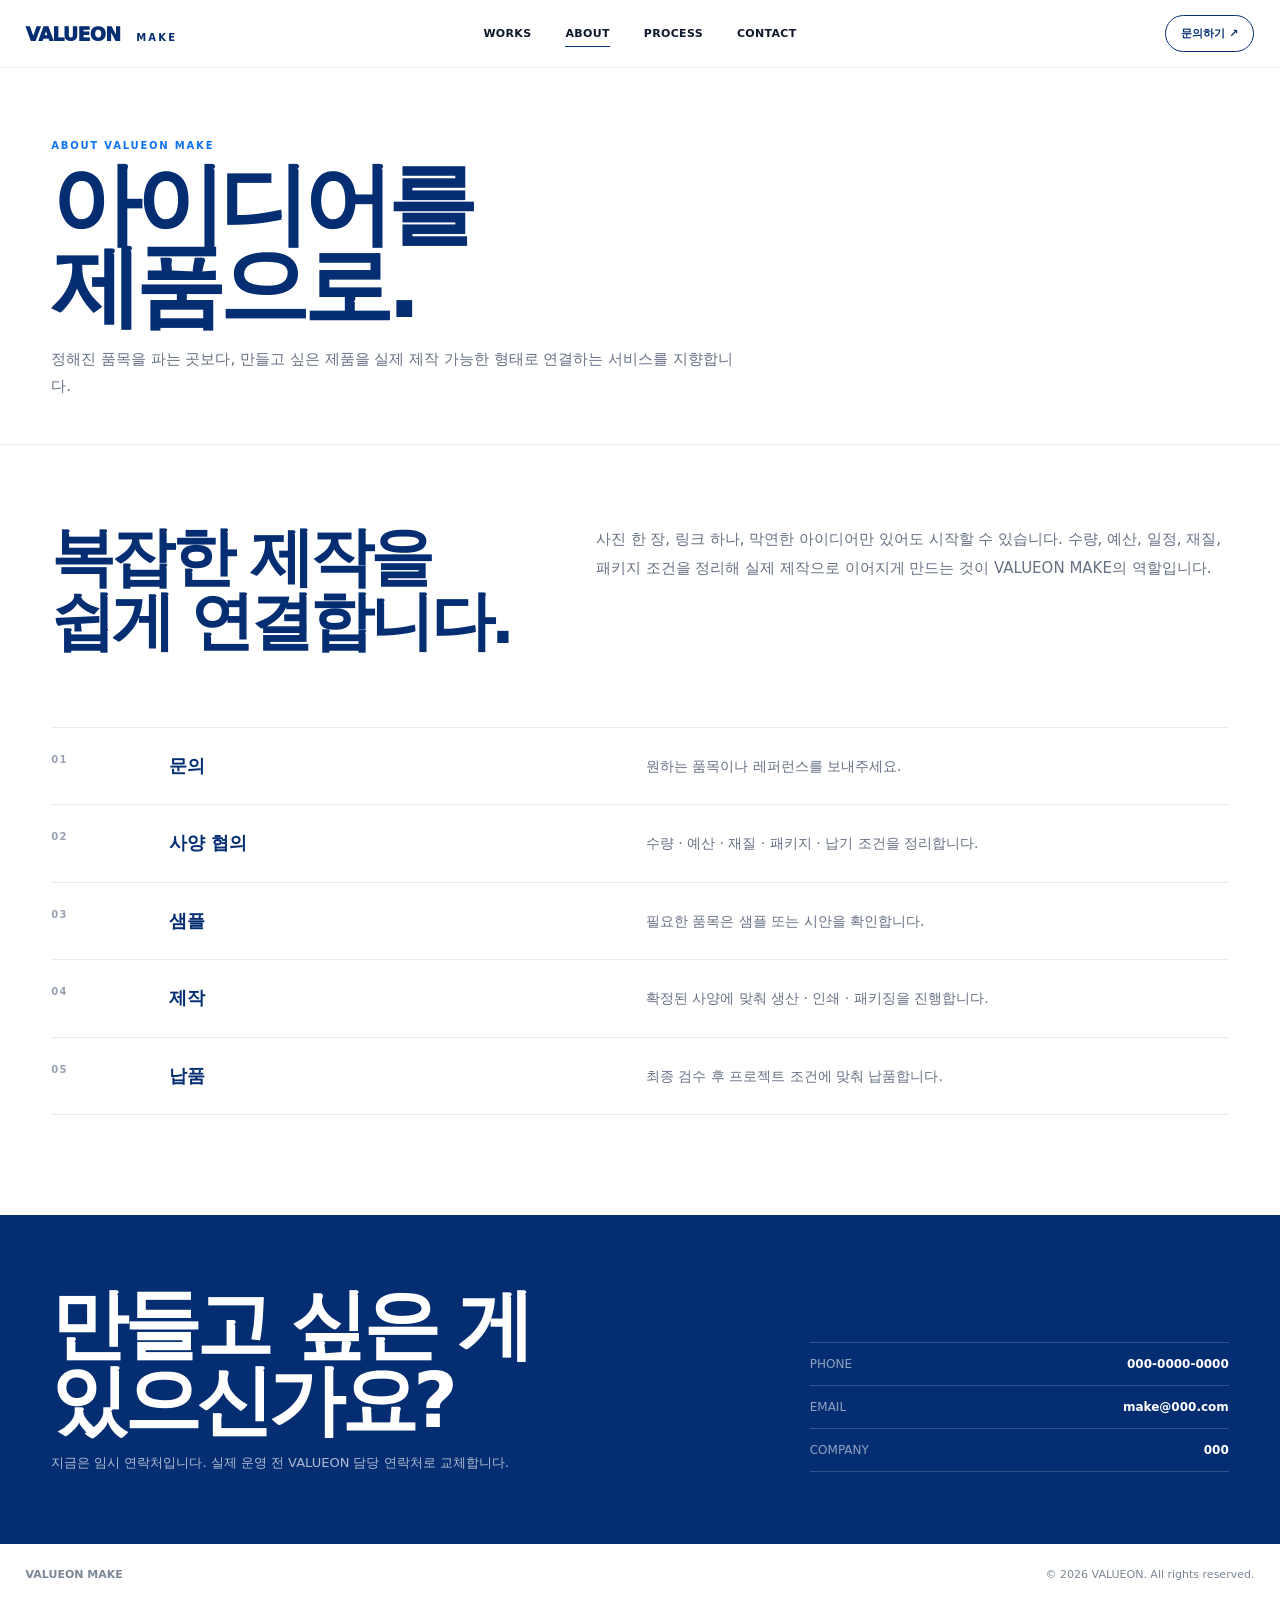
==== about/index.html @ 163d34ea "feat: add about and process page" ====
<!doctype html><html lang="ko"><head><meta charset="utf-8"><meta name="viewport" content="width=device-width,initial-scale=1"><title>ABOUT / PROCESS | VALUEON MAKE</title><link rel="stylesheet" href="../assets/style.css"></head><body><header class="site-header"><div class="header-inner"><a class="logo" href="../index.html">VALUEON <small>MAKE</small></a><button class="menu">MENU</button><nav class="main-nav"><a href="../works/index.html">WORKS</a><a class="active" href="../about/index.html">ABOUT</a><a href="../about/index.html#process">PROCESS</a><a href="#contact">CONTACT</a></nav><a class="header-cta" href="#contact">문의하기 ↗</a></div></header><main><section class="page-head"><div class="page-micro">ABOUT VALUEON MAKE</div><h1>아이디어를<br>제품으로.</h1><p>정해진 품목을 파는 곳보다, 만들고 싶은 제품을 실제 제작 가능한 형태로 연결하는 서비스를 지향합니다.</p></section><section class="about-wrap"><div class="about-lead"><h2>복잡한 제작을<br>쉽게 연결합니다.</h2><p>사진 한 장, 링크 하나, 막연한 아이디어만 있어도 시작할 수 있습니다. 수량, 예산, 일정, 재질, 패키지 조건을 정리해 실제 제작으로 이어지게 만드는 것이 VALUEON MAKE의 역할입니다.</p></div><div class="process" id="process"><div class="process-row"><div class="n">01</div><strong>문의</strong><p>원하는 품목이나 레퍼런스를 보내주세요.</p></div><div class="process-row"><div class="n">02</div><strong>사양 협의</strong><p>수량 · 예산 · 재질 · 패키지 · 납기 조건을 정리합니다.</p></div><div class="process-row"><div class="n">03</div><strong>샘플</strong><p>필요한 품목은 샘플 또는 시안을 확인합니다.</p></div><div class="process-row"><div class="n">04</div><strong>제작</strong><p>확정된 사양에 맞춰 생산 · 인쇄 · 패키징을 진행합니다.</p></div><div class="process-row"><div class="n">05</div><strong>납품</strong><p>최종 검수 후 프로젝트 조건에 맞춰 납품합니다.</p></div></div></section></main><section class="contact" id="contact"><div><h2>만들고 싶은 게<br>있으신가요?</h2><p>지금은 임시 연락처입니다. 실제 운영 전 VALUEON 담당 연락처로 교체합니다.</p></div><div class="contact-list"><div class="contact-row"><span>PHONE</span><strong>000-0000-0000</strong></div><div class="contact-row"><span>EMAIL</span><strong>make@000.com</strong></div><div class="contact-row"><span>COMPANY</span><strong>000</strong></div></div></section><footer class="footer"><strong>VALUEON MAKE</strong><span>© 2026 VALUEON. All rights reserved.</span></footer><script src="../assets/app.js"></script></body></html>
---- assets/style.css ----
:root{
  --navy:#052E72; --blue:#0D73F7; --accent:#1A8BFF;
  --ink:#0F172A; --muted:#677184; --line:#E7EAF0; --soft:#F7F8FA; --white:#FFF;
  --max:1640px;
}
*{box-sizing:border-box}
html{scroll-behavior:smooth}
body{margin:0;font-family:Pretendard,Inter,"Noto Sans KR",system-ui,sans-serif;color:var(--ink);background:#fff;-webkit-font-smoothing:antialiased}
a{color:inherit;text-decoration:none}
img{display:block;width:100%}
button{font:inherit}
.site-header{position:sticky;top:0;z-index:50;height:68px;background:rgba(255,255,255,.94);backdrop-filter:blur(18px);border-bottom:1px solid rgba(5,46,114,.08)}
.header-inner{height:100%;padding:0 2vw;display:grid;grid-template-columns:1fr auto 1fr;align-items:center}
.logo{font-size:19px;font-weight:950;letter-spacing:-.04em;color:var(--navy)}
.logo small{font-size:10px;letter-spacing:.22em;margin-left:10px;font-weight:800}
.main-nav{display:flex;gap:34px;font-size:11px;font-weight:900;letter-spacing:.03em}
.main-nav a{position:relative;padding:24px 0}
.main-nav a:after{content:"";position:absolute;left:0;right:100%;bottom:17px;height:1px;background:var(--navy);transition:.25s}
.main-nav a:hover:after,.main-nav a.active:after{right:0}
.header-cta{justify-self:end;font-size:11px;font-weight:900;padding:10px 15px;border-radius:999px;border:1px solid var(--navy);color:var(--navy);transition:.2s}
.header-cta:hover{background:var(--navy);color:#fff}
.menu{display:none;border:0;background:none;color:var(--navy);font-weight:900}
.home-intro{min-height:132px;padding:22px 2vw 20px;display:grid;grid-template-columns:1fr 1fr 1fr;gap:30px;align-items:center;border-bottom:1px solid var(--line)}
.home-intro .micro,.page-micro,.detail-micro{font-size:10px;letter-spacing:.18em;color:var(--blue);font-weight:900}
.home-intro h1{margin:8px 0 0;font-size:clamp(29px,3vw,44px);letter-spacing:-.055em;line-height:1;color:var(--navy)}
.home-intro .statement{font-size:16px;line-height:1.7;color:#344054;padding-left:24px;border-left:1px solid var(--navy)}
.home-intro .categories{justify-self:end;font-size:13px;color:var(--navy);font-weight:800;line-height:1.7;text-align:right}
.portfolio-grid{display:grid;grid-template-columns:repeat(2,minmax(0,1fr));gap:4px;padding:4px}
.portfolio-card{position:relative;overflow:hidden;background:#EDEFF3;min-height:0;aspect-ratio:3/2;border:0;border-radius:0}
.placeholder-art{position:absolute;inset:0;overflow:hidden;background:radial-gradient(circle at 70% 28%,rgba(13,115,247,.18),transparent 28%),radial-gradient(circle at 18% 72%,rgba(5,46,114,.12),transparent 22%),linear-gradient(145deg,#F8F9FB 0%,#E9EDF4 58%,#D8DEE9 100%)}
.placeholder-art:before,.placeholder-art:after{content:"";position:absolute;border:1px solid rgba(5,46,114,.12);background:rgba(255,255,255,.55);box-shadow:0 30px 70px rgba(5,46,114,.08)}
.placeholder-art:before{width:42%;height:58%;right:11%;top:16%;transform:rotate(-7deg)}
.placeholder-art:after{width:28%;height:34%;right:35%;top:34%;transform:rotate(5deg)}
.card-label{position:absolute;left:28px;top:24px;z-index:2;color:var(--navy);transition:.25s ease}
.card-label .num{font-size:9px;letter-spacing:.18em;font-weight:900;opacity:.62}
.card-label h2{margin:8px 0 4px;font-size:clamp(26px,2.2vw,38px);letter-spacing:-.045em}
.card-label p{margin:0;font-size:16px;line-height:1.45;font-weight:800;opacity:.86}
.card-arrow{position:absolute;right:24px;bottom:22px;width:42px;height:42px;border-radius:50%;display:grid;place-items:center;background:rgba(255,255,255,.92);color:var(--navy);font-weight:900;opacity:0;transform:translateY(7px);transition:.25s;box-shadow:none}
.portfolio-card:hover .card-arrow{opacity:1;transform:none}
.portfolio-card:hover .placeholder-art{filter:brightness(.97)}
.portfolio-card:hover .card-label{transform:translateY(-3px)}
.real-art{position:absolute;inset:0;width:100%;height:100%;object-fit:cover;transition:transform .55s cubic-bezier(.2,.75,.25,1),filter .3s ease}
.portfolio-card:hover .real-art{transform:scale(1.012);filter:brightness(.95)}
.portfolio-card:has(.real-art) .card-label{display:none}
.home-meta{display:grid;grid-template-columns:repeat(4,1fr);gap:28px;padding:34px 2vw 42px;background:#FBFCFD;border-top:1px solid var(--line)}
.meta-item{padding-top:13px;border-top:1px solid #DDE2EA}
.meta-item b{display:block;font-size:11px;color:var(--navy);letter-spacing:.05em;margin-bottom:6px}
.meta-item span{font-size:12px;color:var(--muted);line-height:1.6}
.page-head{padding:72px 4vw 44px;border-bottom:1px solid var(--line)}
.page-head h1{margin:12px 0 18px;font-size:clamp(50px,7vw,96px);line-height:.92;letter-spacing:-.067em;color:var(--navy)}
.page-head p{max-width:700px;margin:0;color:var(--muted);font-size:15px;line-height:1.8}
.editorial-tabs{display:flex;gap:30px;flex-wrap:wrap;padding:22px 4vw;border-bottom:1px solid var(--line)}
.editorial-tabs button{border:0;background:none;padding:0;font-size:12px;font-weight:900;letter-spacing:.08em;color:#8B94A4;cursor:pointer}
.editorial-tabs button.active,.editorial-tabs button:hover{color:var(--navy)}
.detail-hero{padding:54px 4vw 36px;border-bottom:1px solid var(--line)}
.detail-grid{display:grid;grid-template-columns:.8fr 1.2fr;gap:5vw;align-items:end}
.detail-hero h1{margin:10px 0 0;font-size:clamp(52px,7.5vw,108px);line-height:.9;letter-spacing:-.07em;color:var(--navy)}
.detail-summary{padding-bottom:8px}.detail-summary h2{font-size:22px;letter-spacing:-.035em;margin:0 0 12px}.detail-summary p{margin:0;color:var(--muted);line-height:1.8;font-size:14px}
.hero-art{margin:4px;background:#ECEFF4;min-height:560px;position:relative;overflow:hidden}.hero-art .placeholder-art{inset:0}.hero-art>.real-art,.detail-gallery .ph>.real-art{position:absolute;inset:0;width:100%;height:100%;object-fit:cover}
.detail-info{display:grid;grid-template-columns:repeat(4,1fr);gap:1px;background:var(--line);border-top:1px solid var(--line);border-bottom:1px solid var(--line)}
.info-cell{background:#fff;padding:22px 4vw 22px 22px}.info-cell .k{font-size:9px;letter-spacing:.16em;color:#98A2B3;font-weight:900}.info-cell strong{display:block;font-size:14px;color:var(--navy);margin-top:8px}
.detail-copy{display:grid;grid-template-columns:.8fr 1.2fr;gap:6vw;padding:92px 4vw}.detail-copy h2{margin:0;font-size:clamp(34px,4vw,56px);letter-spacing:-.055em;color:var(--navy);line-height:1.03}.detail-copy p{margin:0;color:var(--muted);line-height:1.95;font-size:15px}
.detail-gallery{display:grid;grid-template-columns:1.1fr .9fr;gap:4px;padding:4px}.detail-gallery .ph{min-height:520px;background:#EEF1F5;position:relative;overflow:hidden}.detail-gallery .ph.small{min-height:360px}.detail-gallery .ph:nth-child(3){grid-column:1/3;min-height:460px}
.detail-scope{padding:88px 4vw;background:var(--soft)}.scope-head{display:grid;grid-template-columns:1fr 1fr;gap:40px;align-items:end;margin-bottom:28px}.scope-head h2{margin:0;font-size:clamp(34px,4vw,56px);letter-spacing:-.05em;color:var(--navy)}.scope-head p{margin:0;color:var(--muted);line-height:1.8;font-size:14px}.scope-list{border-top:1px solid #DDE2EA}.scope-row{display:grid;grid-template-columns:120px 1fr auto;gap:24px;align-items:center;padding:19px 0;border-bottom:1px solid #DDE2EA}.scope-row .n{font-size:10px;color:#98A2B3;letter-spacing:.14em;font-weight:900}.scope-row strong{font-size:15px;color:var(--navy)}.scope-row span{font-size:13px;color:var(--muted)}
.about-wrap{padding:80px 4vw 100px}.about-lead{display:grid;grid-template-columns:.85fr 1.15fr;gap:6vw;margin-bottom:74px}.about-lead h2{margin:0;font-size:clamp(42px,5vw,70px);line-height:1;letter-spacing:-.06em;color:var(--navy)}.about-lead p{margin:0;color:var(--muted);font-size:15px;line-height:1.95}.process{border-top:1px solid var(--line)}.process-row{display:grid;grid-template-columns:90px 1fr 1.3fr;gap:28px;padding:26px 0;border-bottom:1px solid var(--line);align-items:start}.process-row .n{font-size:10px;color:#98A2B3;letter-spacing:.14em;font-weight:900}.process-row strong{font-size:18px;color:var(--navy)}.process-row p{margin:0;color:var(--muted);line-height:1.75;font-size:14px}
.contact{padding:72px 4vw;background:var(--navy);color:#fff;display:grid;grid-template-columns:1.25fr .75fr;gap:60px;align-items:end}.contact h2{margin:0;font-size:clamp(44px,6vw,82px);line-height:.98;letter-spacing:-.06em}.contact p{margin:16px 0 0;color:rgba(255,255,255,.68);font-size:13px}.contact-list{border-top:1px solid rgba(255,255,255,.18)}.contact-row{display:flex;justify-content:space-between;gap:18px;padding:14px 0;border-bottom:1px solid rgba(255,255,255,.18);font-size:12px}.contact-row span:first-child{opacity:.55}.footer{padding:24px 2vw 34px;display:flex;justify-content:space-between;gap:20px;flex-wrap:wrap;color:#7C8797;font-size:11px}.reveal{opacity:0;transform:translateY(14px);transition:.7s ease}.reveal.on{opacity:1;transform:none}
@media(max-width:980px){.home-intro{grid-template-columns:1fr 1fr}.home-intro .categories{grid-column:1/3;justify-self:start;text-align:left}.detail-grid,.detail-copy,.about-lead,.scope-head,.contact{grid-template-columns:1fr}.detail-info{grid-template-columns:1fr 1fr}.detail-gallery{grid-template-columns:1fr}.detail-gallery .ph:nth-child(3){grid-column:auto}}
@media(max-width:760px){.header-inner{grid-template-columns:1fr auto}.main-nav{display:none;position:absolute;top:68px;left:12px;right:12px;background:#fff;border:1px solid var(--line);padding:18px;flex-direction:column;align-items:stretch}.main-nav.open{display:flex}.menu{display:block}.header-cta{display:none}.home-intro{grid-template-columns:1fr;padding:22px 16px}.home-intro .categories{grid-column:auto}.home-intro .statement{border-left:0;padding-left:0}.portfolio-grid{grid-template-columns:1fr}.portfolio-card{aspect-ratio:3/2;min-height:0}.home-meta{grid-template-columns:1fr 1fr;padding-left:16px;padding-right:16px}.page-head,.detail-hero,.detail-copy,.detail-scope,.about-wrap{padding-left:18px;padding-right:18px}.editorial-tabs{padding-left:18px;padding-right:18px}.detail-info{grid-template-columns:1fr 1fr}.info-cell{padding:18px}.scope-row{grid-template-columns:56px 1fr}.scope-row span{grid-column:2}.process-row{grid-template-columns:52px 1fr}.process-row p{grid-column:2}.contact{padding-left:18px;padding-right:18px}}
@media(max-width:520px){.home-meta{grid-template-columns:1fr}.detail-info{grid-template-columns:1fr}.card-label{left:18px;top:18px}}
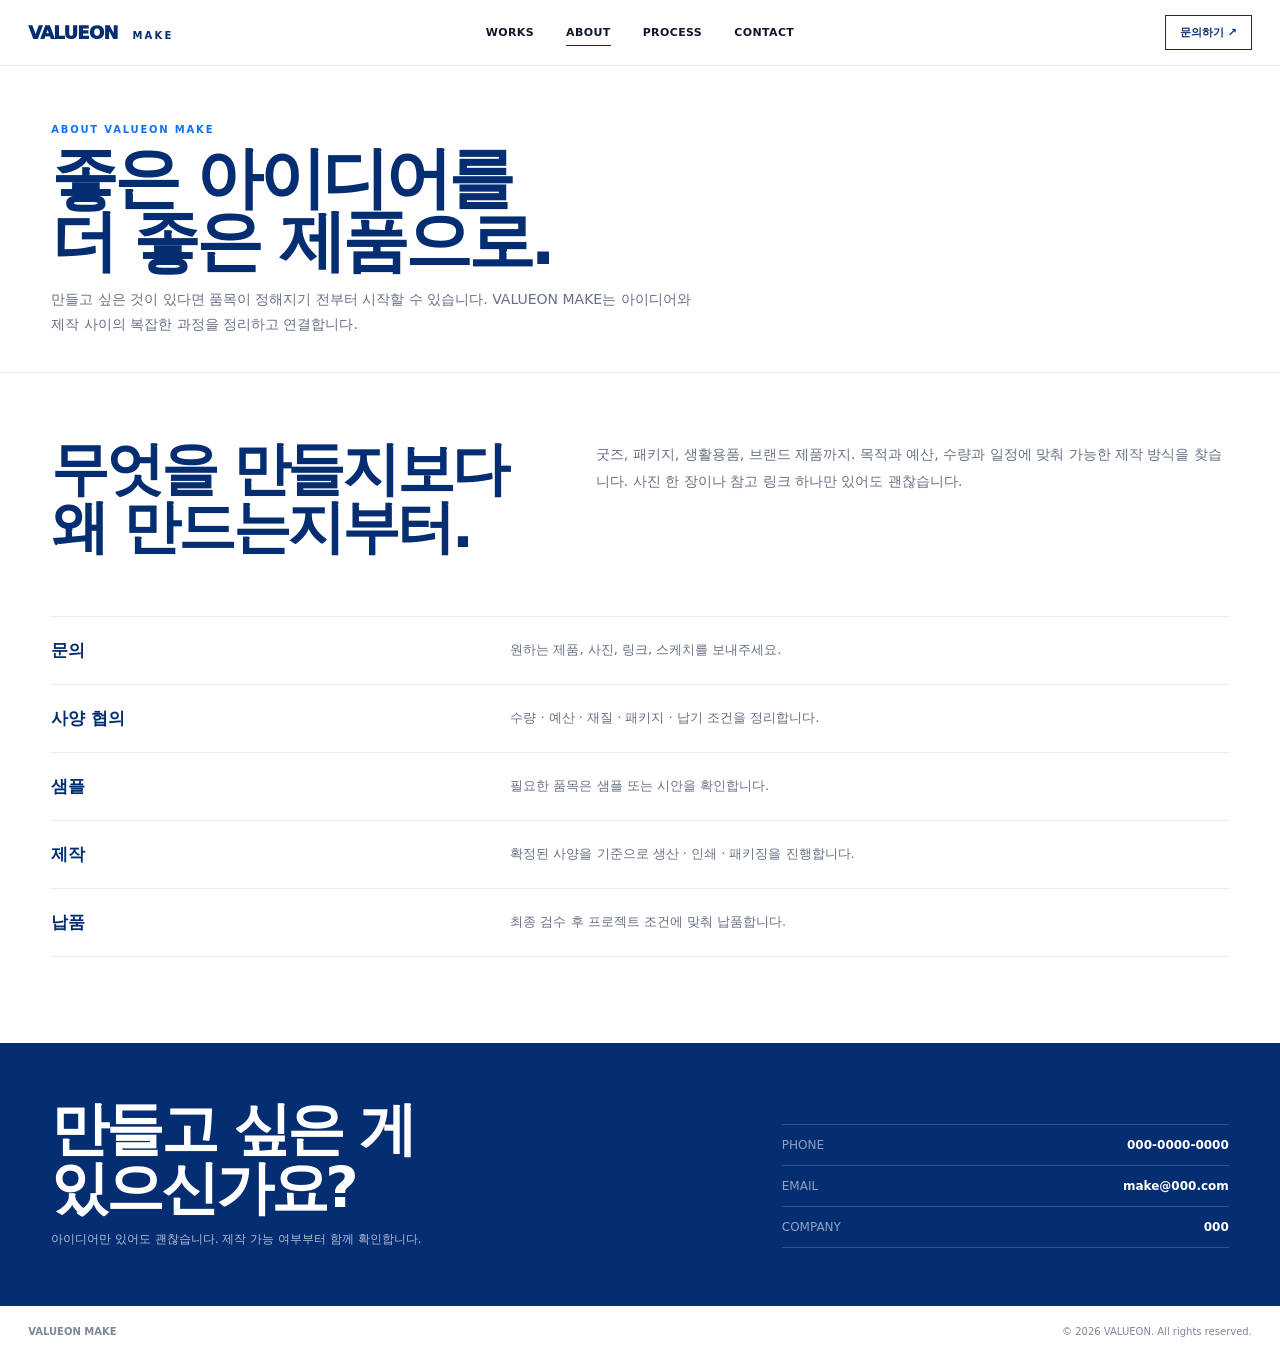
==== commit 3ce76720: "refine: simplify VALUEON MAKE about and process" ====
--- a/about/index.html
+++ b/about/index.html
@@ -1 +1,10 @@
-<!doctype html><html lang="ko"><head><meta charset="utf-8"><meta name="viewport" content="width=device-width,initial-scale=1"><title>ABOUT / PROCESS | VALUEON MAKE</title><link rel="stylesheet" href="../assets/style.css"></head><body><header class="site-header"><div class="header-inner"><a class="logo" href="../index.html">VALUEON <small>MAKE</small></a><button class="menu">MENU</button><nav class="main-nav"><a href="../works/index.html">WORKS</a><a class="active" href="../about/index.html">ABOUT</a><a href="../about/index.html#process">PROCESS</a><a href="#contact">CONTACT</a></nav><a class="header-cta" href="#contact">문의하기 ↗</a></div></header><main><section class="page-head"><div class="page-micro">ABOUT VALUEON MAKE</div><h1>아이디어를<br>제품으로.</h1><p>정해진 품목을 파는 곳보다, 만들고 싶은 제품을 실제 제작 가능한 형태로 연결하는 서비스를 지향합니다.</p></section><section class="about-wrap"><div class="about-lead"><h2>복잡한 제작을<br>쉽게 연결합니다.</h2><p>사진 한 장, 링크 하나, 막연한 아이디어만 있어도 시작할 수 있습니다. 수량, 예산, 일정, 재질, 패키지 조건을 정리해 실제 제작으로 이어지게 만드는 것이 VALUEON MAKE의 역할입니다.</p></div><div class="process" id="process"><div class="process-row"><div class="n">01</div><strong>문의</strong><p>원하는 품목이나 레퍼런스를 보내주세요.</p></div><div class="process-row"><div class="n">02</div><strong>사양 협의</strong><p>수량 · 예산 · 재질 · 패키지 · 납기 조건을 정리합니다.</p></div><div class="process-row"><div class="n">03</div><strong>샘플</strong><p>필요한 품목은 샘플 또는 시안을 확인합니다.</p></div><div class="process-row"><div class="n">04</div><strong>제작</strong><p>확정된 사양에 맞춰 생산 · 인쇄 · 패키징을 진행합니다.</p></div><div class="process-row"><div class="n">05</div><strong>납품</strong><p>최종 검수 후 프로젝트 조건에 맞춰 납품합니다.</p></div></div></section></main><section class="contact" id="contact"><div><h2>만들고 싶은 게<br>있으신가요?</h2><p>지금은 임시 연락처입니다. 실제 운영 전 VALUEON 담당 연락처로 교체합니다.</p></div><div class="contact-list"><div class="contact-row"><span>PHONE</span><strong>000-0000-0000</strong></div><div class="contact-row"><span>EMAIL</span><strong>make@000.com</strong></div><div class="contact-row"><span>COMPANY</span><strong>000</strong></div></div></section><footer class="footer"><strong>VALUEON MAKE</strong><span>© 2026 VALUEON. All rights reserved.</span></footer><script src="../assets/app.js"></script></body></html>+<!doctype html><html lang="ko"><head>
+<meta charset="utf-8"><meta name="viewport" content="width=device-width,initial-scale=1">
+<title>ABOUT / PROCESS | VALUEON MAKE</title><link rel="stylesheet" href="../assets/style.css"></head><body>
+<header class="site-header"><div class="header-inner"><a class="logo" href="../index.html">VALUEON <small>MAKE</small></a><button class="menu">MENU</button><nav class="main-nav"><a href="../works/index.html">WORKS</a><a class="active" href="../about/index.html">ABOUT</a><a href="#process">PROCESS</a><a href="#contact">CONTACT</a></nav><a class="header-cta" href="#contact">문의하기 ↗</a></div></header>
+<main>
+<section class="page-head about-head"><div class="page-micro">ABOUT VALUEON MAKE</div><h1>좋은 아이디어를<br>더 좋은 제품으로.</h1><p>만들고 싶은 것이 있다면 품목이 정해지기 전부터 시작할 수 있습니다. VALUEON MAKE는 아이디어와 제작 사이의 복잡한 과정을 정리하고 연결합니다.</p></section>
+<section class="about-wrap"><div class="about-lead"><h2>무엇을 만들지보다<br>왜 만드는지부터.</h2><p>굿즈, 패키지, 생활용품, 브랜드 제품까지. 목적과 예산, 수량과 일정에 맞춰 가능한 제작 방식을 찾습니다. 사진 한 장이나 참고 링크 하나만 있어도 괜찮습니다.</p></div>
+<div class="process" id="process"><div class="process-row"><strong>문의</strong><p>원하는 제품, 사진, 링크, 스케치를 보내주세요.</p></div><div class="process-row"><strong>사양 협의</strong><p>수량 · 예산 · 재질 · 패키지 · 납기 조건을 정리합니다.</p></div><div class="process-row"><strong>샘플</strong><p>필요한 품목은 샘플 또는 시안을 확인합니다.</p></div><div class="process-row"><strong>제작</strong><p>확정된 사양을 기준으로 생산 · 인쇄 · 패키징을 진행합니다.</p></div><div class="process-row"><strong>납품</strong><p>최종 검수 후 프로젝트 조건에 맞춰 납품합니다.</p></div></div></section>
+</main>
+<section class="contact" id="contact"><div><h2>만들고 싶은 게<br>있으신가요?</h2><p>아이디어만 있어도 괜찮습니다. 제작 가능 여부부터 함께 확인합니다.</p></div><div class="contact-list"><div class="contact-row"><span>PHONE</span><strong>000-0000-0000</strong></div><div class="contact-row"><span>EMAIL</span><strong>make@000.com</strong></div><div class="contact-row"><span>COMPANY</span><strong>000</strong></div></div></section><footer class="footer"><strong>VALUEON MAKE</strong><span>© 2026 VALUEON. All rights reserved.</span></footer><script src="../assets/app.js"></script></body></html>
--- a/assets/style.css
+++ b/assets/style.css
@@ -1,69 +1,106 @@
 :root{
   --navy:#052E72; --blue:#0D73F7; --accent:#1A8BFF;
-  --ink:#0F172A; --muted:#677184; --line:#E7EAF0; --soft:#F7F8FA; --white:#FFF;
-  --max:1640px;
+  --ink:#0F172A; --muted:#667085; --line:#E7EAF0; --soft:#F7F8FA; --white:#FFF;
 }
 *{box-sizing:border-box}
 html{scroll-behavior:smooth}
-body{margin:0;font-family:Pretendard,Inter,"Noto Sans KR",system-ui,sans-serif;color:var(--ink);background:#fff;-webkit-font-smoothing:antialiased}
-a{color:inherit;text-decoration:none}
-img{display:block;width:100%}
-button{font:inherit}
-.site-header{position:sticky;top:0;z-index:50;height:68px;background:rgba(255,255,255,.94);backdrop-filter:blur(18px);border-bottom:1px solid rgba(5,46,114,.08)}
-.header-inner{height:100%;padding:0 2vw;display:grid;grid-template-columns:1fr auto 1fr;align-items:center}
-.logo{font-size:19px;font-weight:950;letter-spacing:-.04em;color:var(--navy)}
-.logo small{font-size:10px;letter-spacing:.22em;margin-left:10px;font-weight:800}
-.main-nav{display:flex;gap:34px;font-size:11px;font-weight:900;letter-spacing:.03em}
-.main-nav a{position:relative;padding:24px 0}
-.main-nav a:after{content:"";position:absolute;left:0;right:100%;bottom:17px;height:1px;background:var(--navy);transition:.25s}
+body{margin:0;font-family:Pretendard,Inter,"Noto Sans KR",system-ui,-apple-system,sans-serif;color:var(--ink);background:#fff;-webkit-font-smoothing:antialiased;text-rendering:optimizeLegibility}
+a{color:inherit;text-decoration:none} img{display:block;width:100%} button{font:inherit}
+
+/* HEADER */
+.site-header{position:sticky;top:0;z-index:50;height:66px;background:rgba(255,255,255,.96);backdrop-filter:blur(16px);border-bottom:1px solid rgba(5,46,114,.08)}
+.header-inner{height:100%;padding:0 2.2vw;display:grid;grid-template-columns:1fr auto 1fr;align-items:center}
+.logo{font-size:18px;font-weight:950;letter-spacing:-.04em;color:var(--navy)}
+.logo small{font-size:10px;letter-spacing:.22em;margin-left:9px;font-weight:800}
+.main-nav{display:flex;gap:32px;font-size:11px;font-weight:850;letter-spacing:.035em}
+.main-nav a{position:relative;padding:23px 0}
+.main-nav a:after{content:"";position:absolute;left:0;right:100%;bottom:16px;height:1px;background:var(--navy);transition:right .25s ease}
 .main-nav a:hover:after,.main-nav a.active:after{right:0}
-.header-cta{justify-self:end;font-size:11px;font-weight:900;padding:10px 15px;border-radius:999px;border:1px solid var(--navy);color:var(--navy);transition:.2s}
-.header-cta:hover{background:var(--navy);color:#fff}
-.menu{display:none;border:0;background:none;color:var(--navy);font-weight:900}
-.home-intro{min-height:132px;padding:22px 2vw 20px;display:grid;grid-template-columns:1fr 1fr 1fr;gap:30px;align-items:center;border-bottom:1px solid var(--line)}
+.header-cta{justify-self:end;font-size:11px;font-weight:850;padding:9px 14px;border:1px solid var(--navy);color:var(--navy);transition:.2s ease}
+.header-cta:hover{background:var(--navy);color:#fff}.menu{display:none;border:0;background:none;color:var(--navy);font-weight:900}
+
+/* HOME INTRO — compact, editorial */
+.home-intro{min-height:126px;padding:21px 2.2vw 19px;display:grid;grid-template-columns:1.15fr .95fr .9fr;gap:30px;align-items:center;border-bottom:1px solid var(--line)}
 .home-intro .micro,.page-micro,.detail-micro{font-size:10px;letter-spacing:.18em;color:var(--blue);font-weight:900}
-.home-intro h1{margin:8px 0 0;font-size:clamp(29px,3vw,44px);letter-spacing:-.055em;line-height:1;color:var(--navy)}
-.home-intro .statement{font-size:16px;line-height:1.7;color:#344054;padding-left:24px;border-left:1px solid var(--navy)}
-.home-intro .categories{justify-self:end;font-size:13px;color:var(--navy);font-weight:800;line-height:1.7;text-align:right}
-.portfolio-grid{display:grid;grid-template-columns:repeat(2,minmax(0,1fr));gap:4px;padding:4px}
-.portfolio-card{position:relative;overflow:hidden;background:#EDEFF3;min-height:0;aspect-ratio:3/2;border:0;border-radius:0}
-.placeholder-art{position:absolute;inset:0;overflow:hidden;background:radial-gradient(circle at 70% 28%,rgba(13,115,247,.18),transparent 28%),radial-gradient(circle at 18% 72%,rgba(5,46,114,.12),transparent 22%),linear-gradient(145deg,#F8F9FB 0%,#E9EDF4 58%,#D8DEE9 100%)}
-.placeholder-art:before,.placeholder-art:after{content:"";position:absolute;border:1px solid rgba(5,46,114,.12);background:rgba(255,255,255,.55);box-shadow:0 30px 70px rgba(5,46,114,.08)}
-.placeholder-art:before{width:42%;height:58%;right:11%;top:16%;transform:rotate(-7deg)}
-.placeholder-art:after{width:28%;height:34%;right:35%;top:34%;transform:rotate(5deg)}
-.card-label{position:absolute;left:28px;top:24px;z-index:2;color:var(--navy);transition:.25s ease}
-.card-label .num{font-size:9px;letter-spacing:.18em;font-weight:900;opacity:.62}
-.card-label h2{margin:8px 0 4px;font-size:clamp(26px,2.2vw,38px);letter-spacing:-.045em}
-.card-label p{margin:0;font-size:16px;line-height:1.45;font-weight:800;opacity:.86}
-.card-arrow{position:absolute;right:24px;bottom:22px;width:42px;height:42px;border-radius:50%;display:grid;place-items:center;background:rgba(255,255,255,.92);color:var(--navy);font-weight:900;opacity:0;transform:translateY(7px);transition:.25s;box-shadow:none}
+.home-intro h1{margin:8px 0 0;font-size:clamp(28px,2.45vw,38px);letter-spacing:-.055em;line-height:1.04;color:var(--navy)}
+.home-intro .statement{font-size:15px;line-height:1.7;color:#344054;padding-left:22px;border-left:1px solid var(--navy)}
+.home-intro .categories{justify-self:end;font-size:12px;color:var(--navy);font-weight:760;line-height:1.7;text-align:right}
+
+/* FULL-BLEED PORTFOLIO */
+.portfolio-grid{display:grid;grid-template-columns:repeat(2,minmax(0,1fr));gap:4px;padding:4px;background:#fff}
+.portfolio-card{position:relative;overflow:hidden;background:#EEF1F4;aspect-ratio:8/5;border:0}
+.real-art{position:absolute;inset:0;width:100%;height:100%;object-fit:cover;transition:transform .6s cubic-bezier(.2,.75,.25,1),filter .35s ease}
+.portfolio-card:hover .real-art{transform:scale(1.008);filter:brightness(.96)}
+.card-label{position:absolute;left:26px;top:23px;z-index:2;color:var(--navy);transition:.25s ease}
+.card-label h2{margin:0 0 4px;font-size:clamp(25px,2vw,34px);letter-spacing:-.04em}.card-label p{margin:0;font-size:16px;line-height:1.45;font-weight:800;opacity:.86}
+.portfolio-card:has(.real-art) .card-label{display:none}
+.card-arrow{position:absolute;right:20px;bottom:18px;width:38px;height:38px;border-radius:50%;display:grid;place-items:center;background:rgba(255,255,255,.9);color:var(--navy);font-weight:900;opacity:0;transform:translateY(5px);transition:.25s;z-index:3}
 .portfolio-card:hover .card-arrow{opacity:1;transform:none}
-.portfolio-card:hover .placeholder-art{filter:brightness(.97)}
-.portfolio-card:hover .card-label{transform:translateY(-3px)}
-.real-art{position:absolute;inset:0;width:100%;height:100%;object-fit:cover;transition:transform .55s cubic-bezier(.2,.75,.25,1),filter .3s ease}
-.portfolio-card:hover .real-art{transform:scale(1.012);filter:brightness(.95)}
-.portfolio-card:has(.real-art) .card-label{display:none}
-.home-meta{display:grid;grid-template-columns:repeat(4,1fr);gap:28px;padding:34px 2vw 42px;background:#FBFCFD;border-top:1px solid var(--line)}
-.meta-item{padding-top:13px;border-top:1px solid #DDE2EA}
-.meta-item b{display:block;font-size:11px;color:var(--navy);letter-spacing:.05em;margin-bottom:6px}
-.meta-item span{font-size:12px;color:var(--muted);line-height:1.6}
-.page-head{padding:72px 4vw 44px;border-bottom:1px solid var(--line)}
-.page-head h1{margin:12px 0 18px;font-size:clamp(50px,7vw,96px);line-height:.92;letter-spacing:-.067em;color:var(--navy)}
-.page-head p{max-width:700px;margin:0;color:var(--muted);font-size:15px;line-height:1.8}
-.editorial-tabs{display:flex;gap:30px;flex-wrap:wrap;padding:22px 4vw;border-bottom:1px solid var(--line)}
-.editorial-tabs button{border:0;background:none;padding:0;font-size:12px;font-weight:900;letter-spacing:.08em;color:#8B94A4;cursor:pointer}
-.editorial-tabs button.active,.editorial-tabs button:hover{color:var(--navy)}
-.detail-hero{padding:54px 4vw 36px;border-bottom:1px solid var(--line)}
-.detail-grid{display:grid;grid-template-columns:.8fr 1.2fr;gap:5vw;align-items:end}
-.detail-hero h1{margin:10px 0 0;font-size:clamp(52px,7.5vw,108px);line-height:.9;letter-spacing:-.07em;color:var(--navy)}
-.detail-summary{padding-bottom:8px}.detail-summary h2{font-size:22px;letter-spacing:-.035em;margin:0 0 12px}.detail-summary p{margin:0;color:var(--muted);line-height:1.8;font-size:14px}
-.hero-art{margin:4px;background:#ECEFF4;min-height:560px;position:relative;overflow:hidden}.hero-art .placeholder-art{inset:0}.hero-art>.real-art,.detail-gallery .ph>.real-art{position:absolute;inset:0;width:100%;height:100%;object-fit:cover}
-.detail-info{display:grid;grid-template-columns:repeat(4,1fr);gap:1px;background:var(--line);border-top:1px solid var(--line);border-bottom:1px solid var(--line)}
-.info-cell{background:#fff;padding:22px 4vw 22px 22px}.info-cell .k{font-size:9px;letter-spacing:.16em;color:#98A2B3;font-weight:900}.info-cell strong{display:block;font-size:14px;color:var(--navy);margin-top:8px}
-.detail-copy{display:grid;grid-template-columns:.8fr 1.2fr;gap:6vw;padding:92px 4vw}.detail-copy h2{margin:0;font-size:clamp(34px,4vw,56px);letter-spacing:-.055em;color:var(--navy);line-height:1.03}.detail-copy p{margin:0;color:var(--muted);line-height:1.95;font-size:15px}
-.detail-gallery{display:grid;grid-template-columns:1.1fr .9fr;gap:4px;padding:4px}.detail-gallery .ph{min-height:520px;background:#EEF1F5;position:relative;overflow:hidden}.detail-gallery .ph.small{min-height:360px}.detail-gallery .ph:nth-child(3){grid-column:1/3;min-height:460px}
-.detail-scope{padding:88px 4vw;background:var(--soft)}.scope-head{display:grid;grid-template-columns:1fr 1fr;gap:40px;align-items:end;margin-bottom:28px}.scope-head h2{margin:0;font-size:clamp(34px,4vw,56px);letter-spacing:-.05em;color:var(--navy)}.scope-head p{margin:0;color:var(--muted);line-height:1.8;font-size:14px}.scope-list{border-top:1px solid #DDE2EA}.scope-row{display:grid;grid-template-columns:120px 1fr auto;gap:24px;align-items:center;padding:19px 0;border-bottom:1px solid #DDE2EA}.scope-row .n{font-size:10px;color:#98A2B3;letter-spacing:.14em;font-weight:900}.scope-row strong{font-size:15px;color:var(--navy)}.scope-row span{font-size:13px;color:var(--muted)}
-.about-wrap{padding:80px 4vw 100px}.about-lead{display:grid;grid-template-columns:.85fr 1.15fr;gap:6vw;margin-bottom:74px}.about-lead h2{margin:0;font-size:clamp(42px,5vw,70px);line-height:1;letter-spacing:-.06em;color:var(--navy)}.about-lead p{margin:0;color:var(--muted);font-size:15px;line-height:1.95}.process{border-top:1px solid var(--line)}.process-row{display:grid;grid-template-columns:90px 1fr 1.3fr;gap:28px;padding:26px 0;border-bottom:1px solid var(--line);align-items:start}.process-row .n{font-size:10px;color:#98A2B3;letter-spacing:.14em;font-weight:900}.process-row strong{font-size:18px;color:var(--navy)}.process-row p{margin:0;color:var(--muted);line-height:1.75;font-size:14px}
-.contact{padding:72px 4vw;background:var(--navy);color:#fff;display:grid;grid-template-columns:1.25fr .75fr;gap:60px;align-items:end}.contact h2{margin:0;font-size:clamp(44px,6vw,82px);line-height:.98;letter-spacing:-.06em}.contact p{margin:16px 0 0;color:rgba(255,255,255,.68);font-size:13px}.contact-list{border-top:1px solid rgba(255,255,255,.18)}.contact-row{display:flex;justify-content:space-between;gap:18px;padding:14px 0;border-bottom:1px solid rgba(255,255,255,.18);font-size:12px}.contact-row span:first-child{opacity:.55}.footer{padding:24px 2vw 34px;display:flex;justify-content:space-between;gap:20px;flex-wrap:wrap;color:#7C8797;font-size:11px}.reveal{opacity:0;transform:translateY(14px);transition:.7s ease}.reveal.on{opacity:1;transform:none}
-@media(max-width:980px){.home-intro{grid-template-columns:1fr 1fr}.home-intro .categories{grid-column:1/3;justify-self:start;text-align:left}.detail-grid,.detail-copy,.about-lead,.scope-head,.contact{grid-template-columns:1fr}.detail-info{grid-template-columns:1fr 1fr}.detail-gallery{grid-template-columns:1fr}.detail-gallery .ph:nth-child(3){grid-column:auto}}
-@media(max-width:760px){.header-inner{grid-template-columns:1fr auto}.main-nav{display:none;position:absolute;top:68px;left:12px;right:12px;background:#fff;border:1px solid var(--line);padding:18px;flex-direction:column;align-items:stretch}.main-nav.open{display:flex}.menu{display:block}.header-cta{display:none}.home-intro{grid-template-columns:1fr;padding:22px 16px}.home-intro .categories{grid-column:auto}.home-intro .statement{border-left:0;padding-left:0}.portfolio-grid{grid-template-columns:1fr}.portfolio-card{aspect-ratio:3/2;min-height:0}.home-meta{grid-template-columns:1fr 1fr;padding-left:16px;padding-right:16px}.page-head,.detail-hero,.detail-copy,.detail-scope,.about-wrap{padding-left:18px;padding-right:18px}.editorial-tabs{padding-left:18px;padding-right:18px}.detail-info{grid-template-columns:1fr 1fr}.info-cell{padding:18px}.scope-row{grid-template-columns:56px 1fr}.scope-row span{grid-column:2}.process-row{grid-template-columns:52px 1fr}.process-row p{grid-column:2}.contact{padding-left:18px;padding-right:18px}}
-@media(max-width:520px){.home-meta{grid-template-columns:1fr}.detail-info{grid-template-columns:1fr}.card-label{left:18px;top:18px}}
+
+/* QUIET SERVICE STRIP */
+.home-meta{display:grid;grid-template-columns:repeat(4,1fr);gap:28px;padding:27px 2.2vw 30px;background:#fff;border-top:1px solid var(--line)}
+.meta-item{padding-top:12px;border-top:1px solid #DDE2EA}.meta-item b{display:block;font-size:10px;color:var(--navy);letter-spacing:.09em;margin-bottom:7px}.meta-item span{font-size:12px;color:var(--muted);line-height:1.6}
+
+/* WORKS */
+.page-head{padding:58px 4vw 34px;border-bottom:1px solid var(--line)}
+.page-head h1{margin:12px 0 15px;font-size:clamp(44px,5.2vw,74px);line-height:.94;letter-spacing:-.06em;color:var(--navy)}
+.page-head p{max-width:650px;margin:0;color:var(--muted);font-size:14px;line-height:1.8}
+.editorial-tabs{display:flex;gap:28px;flex-wrap:wrap;padding:18px 4vw;border-bottom:1px solid var(--line);background:#fff}
+.editorial-tabs button{border:0;background:none;padding:0;font-size:11px;font-weight:850;letter-spacing:.08em;color:#98A2B3;cursor:pointer}.editorial-tabs button.active,.editorial-tabs button:hover{color:var(--navy)}
+
+/* CATEGORY DETAIL */
+.detail-hero{padding:46px 4vw 30px;border-bottom:1px solid var(--line)}
+.detail-grid{display:grid;grid-template-columns:.85fr 1.15fr;gap:5vw;align-items:end}
+.detail-hero h1{margin:9px 0 0;font-size:clamp(46px,5.8vw,82px);line-height:.92;letter-spacing:-.065em;color:var(--navy)}
+.detail-summary{padding-bottom:4px}.detail-summary h2{font-size:20px;letter-spacing:-.03em;margin:0 0 10px}.detail-summary p{margin:0;color:var(--muted);line-height:1.75;font-size:13px}
+.hero-art{margin:4px;background:#EEF1F4;aspect-ratio:8/5;position:relative;overflow:hidden;min-height:0}
+.hero-art>.real-art{position:absolute;inset:0;width:100%;height:100%;object-fit:cover}
+
+.detail-info{display:grid;grid-template-columns:repeat(4,1fr);border-top:1px solid var(--line);border-bottom:1px solid var(--line);background:#fff}
+.info-cell{background:#fff;padding:19px 22px;border-right:1px solid var(--line)}.info-cell:last-child{border-right:0}
+.info-cell .k{font-size:9px;letter-spacing:.16em;color:#98A2B3;font-weight:900}.info-cell strong{display:block;font-size:13px;color:var(--navy);margin-top:7px}
+
+.detail-copy{display:grid;grid-template-columns:.85fr 1.15fr;gap:6vw;padding:72px 4vw}
+.detail-copy h2{margin:0;font-size:clamp(31px,3.5vw,48px);letter-spacing:-.052em;color:var(--navy);line-height:1.05}.detail-copy p{margin:0;color:var(--muted);line-height:1.95;font-size:14px}
+
+/* Until real client photography exists, do not show fake empty gallery boxes. */
+.detail-gallery{display:block;padding:4px}
+.detail-gallery .ph{position:relative;overflow:hidden;background:#EEF1F4;aspect-ratio:8/5;min-height:0}
+.detail-gallery .ph:has(.placeholder-art){display:none}
+.detail-gallery .ph:has(.real-art){display:block}
+.detail-gallery .ph>.real-art{position:absolute;inset:0;width:100%;height:100%;object-fit:cover}
+
+.detail-scope{padding:70px 4vw;background:#FAFBFC}
+.scope-head{display:grid;grid-template-columns:1fr 1fr;gap:40px;align-items:end;margin-bottom:24px}.scope-head h2{margin:0;font-size:clamp(31px,3.5vw,48px);letter-spacing:-.05em;color:var(--navy)}.scope-head p{margin:0;color:var(--muted);line-height:1.8;font-size:13px}
+.scope-list{border-top:1px solid #DDE2EA}.scope-row{display:grid;grid-template-columns:1fr auto;gap:24px;align-items:center;padding:17px 0;border-bottom:1px solid #DDE2EA}.scope-row .n{display:none}.scope-row strong{font-size:14px;color:var(--navy)}.scope-row span{font-size:13px;color:var(--muted)}
+
+/* ABOUT / PROCESS */
+.about-wrap{padding:68px 4vw 86px}.about-lead{display:grid;grid-template-columns:.85fr 1.15fr;gap:6vw;margin-bottom:58px}.about-lead h2{margin:0;font-size:clamp(38px,4.5vw,60px);line-height:1.02;letter-spacing:-.055em;color:var(--navy)}.about-lead p{margin:0;color:var(--muted);font-size:14px;line-height:1.95}
+.process{border-top:1px solid var(--line)}.process-row{display:grid;grid-template-columns:.75fr 1.25fr;gap:28px;padding:22px 0;border-bottom:1px solid var(--line);align-items:start}.process-row .n{display:none}.process-row strong{font-size:17px;color:var(--navy)}.process-row p{margin:0;color:var(--muted);line-height:1.75;font-size:13px}
+
+/* CONTACT — quieter, not a giant landing-page block */
+.contact{padding:58px 4vw;background:var(--navy);color:#fff;display:grid;grid-template-columns:1.2fr .8fr;gap:60px;align-items:end}.contact h2{margin:0;font-size:clamp(36px,4.5vw,58px);line-height:1.02;letter-spacing:-.055em}.contact p{margin:13px 0 0;color:rgba(255,255,255,.68);font-size:12px}.contact-list{border-top:1px solid rgba(255,255,255,.18)}.contact-row{display:flex;justify-content:space-between;gap:18px;padding:13px 0;border-bottom:1px solid rgba(255,255,255,.18);font-size:12px}.contact-row span:first-child{opacity:.55}
+.footer{padding:20px 2.2vw 28px;display:flex;justify-content:space-between;gap:20px;flex-wrap:wrap;color:#7C8797;font-size:10px}
+
+.reveal{opacity:0;transform:translateY(10px);transition:.65s ease}.reveal.on{opacity:1;transform:none}
+
+@media(max-width:980px){
+  .home-intro{grid-template-columns:1fr 1fr}.home-intro .categories{grid-column:1/3;justify-self:start;text-align:left}
+  .detail-grid,.detail-copy,.about-lead,.scope-head,.contact{grid-template-columns:1fr}
+  .detail-info{grid-template-columns:1fr 1fr}.info-cell:nth-child(2){border-right:0}.info-cell:nth-child(-n+2){border-bottom:1px solid var(--line)}
+}
+@media(max-width:760px){
+  .header-inner{grid-template-columns:1fr auto;padding:0 16px}.main-nav{display:none;position:absolute;top:66px;left:12px;right:12px;background:#fff;border:1px solid var(--line);padding:18px;flex-direction:column;align-items:stretch}.main-nav.open{display:flex}.menu{display:block}.header-cta{display:none}
+  .home-intro{grid-template-columns:1fr;padding:20px 16px 18px;gap:8px}.home-intro .categories{grid-column:auto}.home-intro .statement{border-left:0;padding-left:0;font-size:14px}.home-intro h1{font-size:29px}.home-intro .categories{font-size:12px}
+  .portfolio-grid{grid-template-columns:1fr;gap:3px;padding:3px}.portfolio-card{aspect-ratio:8/5}
+  .card-arrow{opacity:1;width:34px;height:34px;right:14px;bottom:14px}
+  .home-meta{grid-template-columns:1fr 1fr;padding:24px 16px 28px}
+  .page-head,.detail-hero,.detail-copy,.detail-scope,.about-wrap{padding-left:18px;padding-right:18px}
+  .editorial-tabs{padding-left:18px;padding-right:18px;gap:18px}
+  .detail-info{grid-template-columns:1fr 1fr}.info-cell{padding:16px}.scope-row{grid-template-columns:1fr;gap:5px}.process-row{grid-template-columns:1fr;gap:5px}
+  .contact{padding:48px 18px;gap:36px}.footer{padding-left:16px;padding-right:16px}
+}
+@media(max-width:520px){
+  .home-meta{grid-template-columns:1fr}.detail-info{grid-template-columns:1fr}.info-cell{border-right:0;border-bottom:1px solid var(--line)!important}.info-cell:last-child{border-bottom:0!important}
+  .page-head h1{font-size:42px}.detail-hero h1{font-size:46px}
+}
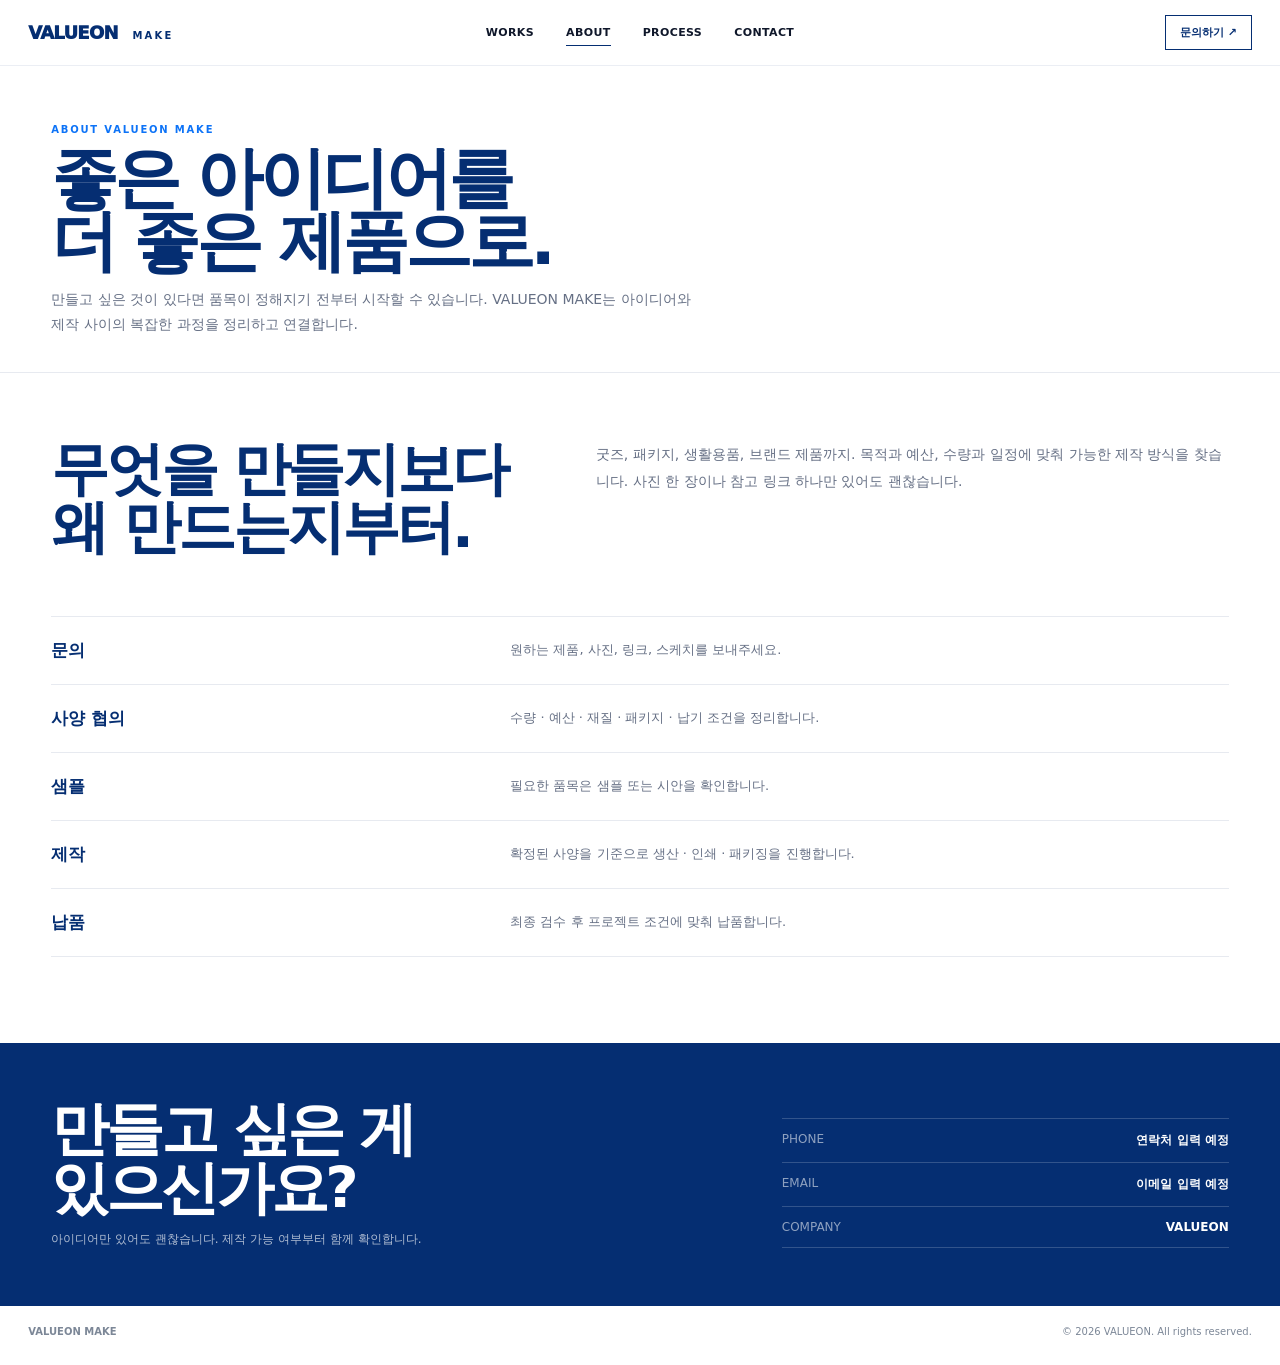
==== commit 0966d301: "Implement approved VALUEON MAKE homepage on astra-redesign" ====
--- a/about/index.html
+++ b/about/index.html
@@ -7,4 +7,4 @@
 <section class="about-wrap"><div class="about-lead"><h2>무엇을 만들지보다<br>왜 만드는지부터.</h2><p>굿즈, 패키지, 생활용품, 브랜드 제품까지. 목적과 예산, 수량과 일정에 맞춰 가능한 제작 방식을 찾습니다. 사진 한 장이나 참고 링크 하나만 있어도 괜찮습니다.</p></div>
 <div class="process" id="process"><div class="process-row"><strong>문의</strong><p>원하는 제품, 사진, 링크, 스케치를 보내주세요.</p></div><div class="process-row"><strong>사양 협의</strong><p>수량 · 예산 · 재질 · 패키지 · 납기 조건을 정리합니다.</p></div><div class="process-row"><strong>샘플</strong><p>필요한 품목은 샘플 또는 시안을 확인합니다.</p></div><div class="process-row"><strong>제작</strong><p>확정된 사양을 기준으로 생산 · 인쇄 · 패키징을 진행합니다.</p></div><div class="process-row"><strong>납품</strong><p>최종 검수 후 프로젝트 조건에 맞춰 납품합니다.</p></div></div></section>
 </main>
-<section class="contact" id="contact"><div><h2>만들고 싶은 게<br>있으신가요?</h2><p>아이디어만 있어도 괜찮습니다. 제작 가능 여부부터 함께 확인합니다.</p></div><div class="contact-list"><div class="contact-row"><span>PHONE</span><strong>000-0000-0000</strong></div><div class="contact-row"><span>EMAIL</span><strong>make@000.com</strong></div><div class="contact-row"><span>COMPANY</span><strong>000</strong></div></div></section><footer class="footer"><strong>VALUEON MAKE</strong><span>© 2026 VALUEON. All rights reserved.</span></footer><script src="../assets/app.js"></script></body></html>+<section class="contact" id="contact"><div><h2>만들고 싶은 게<br>있으신가요?</h2><p>아이디어만 있어도 괜찮습니다. 제작 가능 여부부터 함께 확인합니다.</p></div><div class="contact-list"><div class="contact-row"><span>PHONE</span><strong>연락처 입력 예정</strong></div><div class="contact-row"><span>EMAIL</span><strong>이메일 입력 예정</strong></div><div class="contact-row"><span>COMPANY</span><strong>VALUEON</strong></div></div></section><footer class="footer"><strong>VALUEON MAKE</strong><span>© 2026 VALUEON. All rights reserved.</span></footer><script src="../assets/app.js"></script></body></html>
